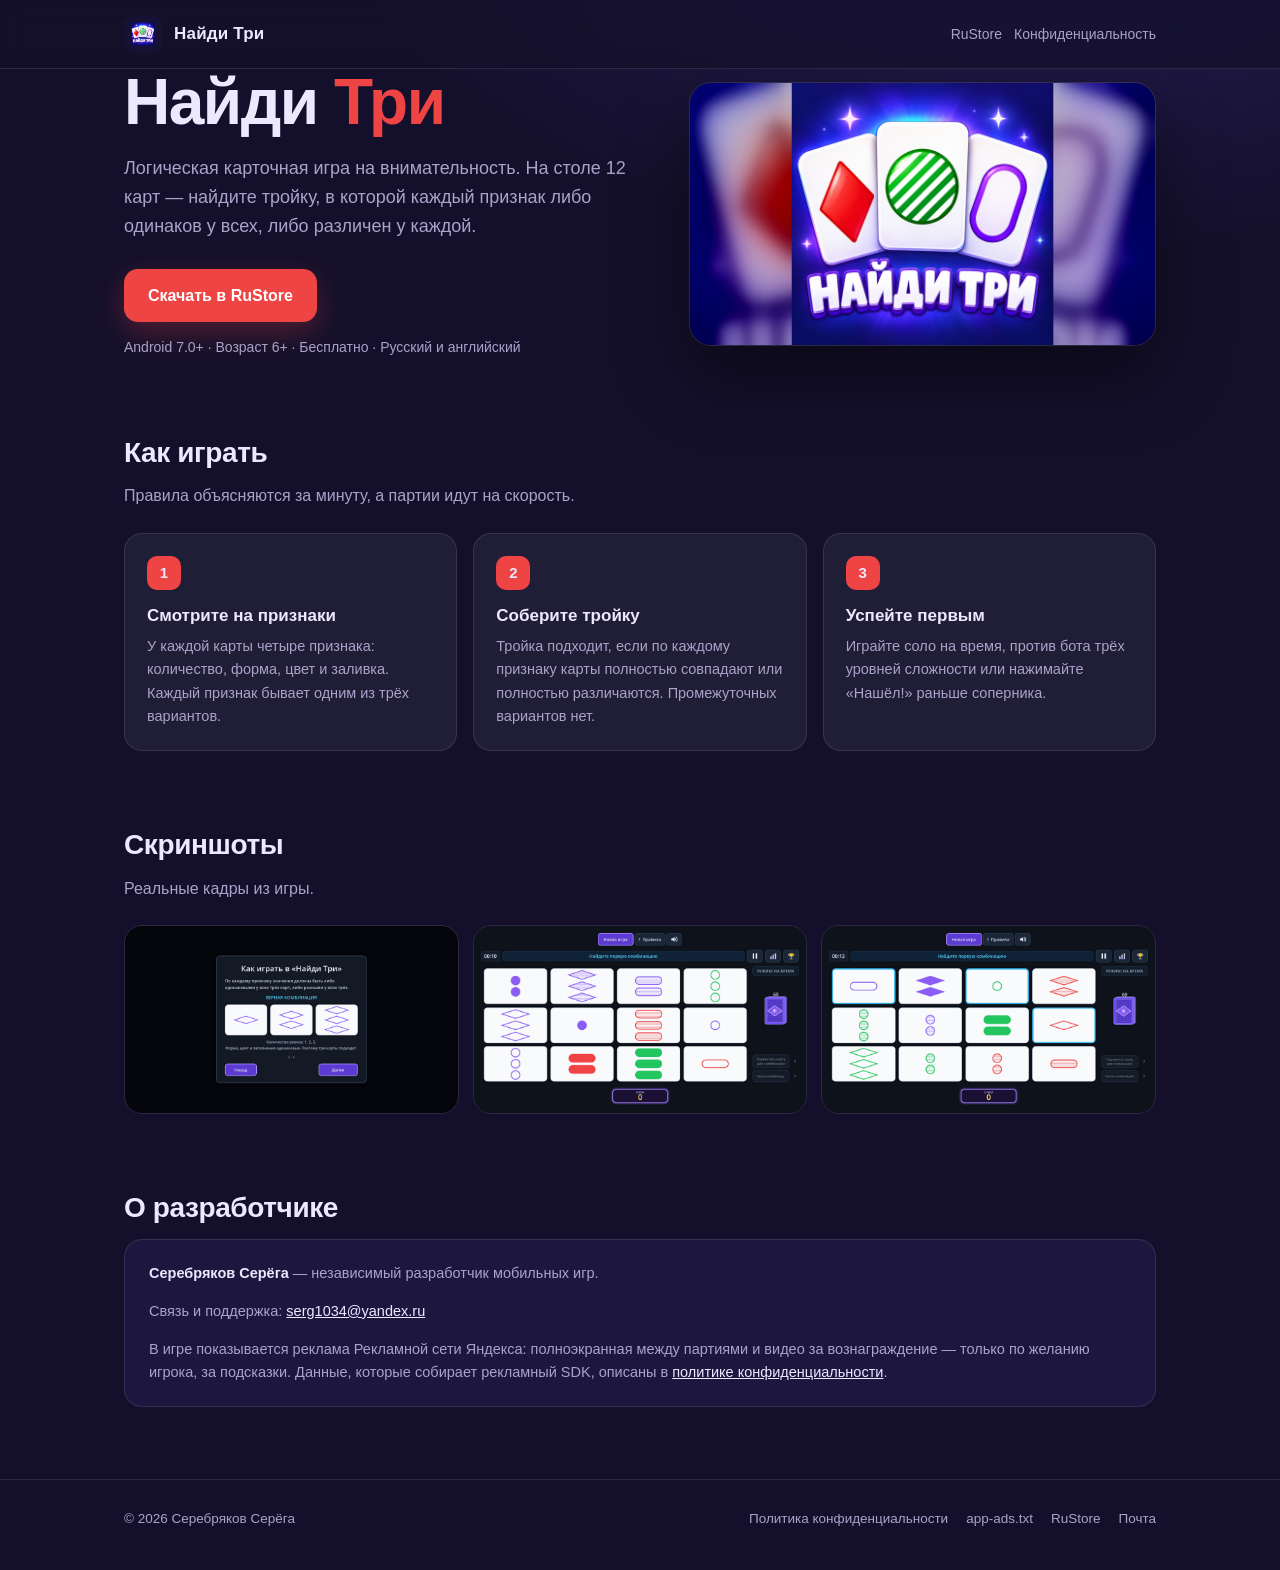
==== index.html @ dafddd33 "Find Three developer site and app-ads.txt" ====
<!DOCTYPE html>
<html lang="ru">
<head>
<meta charset="utf-8">
<meta name="viewport" content="width=device-width, initial-scale=1">
<title>Найди Три — карточная игра на внимательность</title>
<meta name="description" content="«Найди Три» — логическая карточная игра для Android: находите тройки карт, где каждый признак одинаков или различен у всех. Бесплатно, в RuStore.">
<link rel="icon" href="icon.png">
<style>
  :root {
    --bg: #14102b;
    --bg-soft: #1d1740;
    --text: #ece9ff;
    --muted: #a9a3c9;
    --accent: #ef4444;
    --accent-dark: #c53030;
    --card: rgba(255, 255, 255, 0.055);
    --line: rgba(255, 255, 255, 0.1);
  }
  * { box-sizing: border-box; }
  html { scroll-behavior: smooth; }
  body {
    margin: 0;
    background: radial-gradient(1200px 700px at 80% -10%, #2a1f5c 0%, transparent 60%), var(--bg);
    color: var(--text);
    font-family: -apple-system, BlinkMacSystemFont, "Segoe UI", Roboto, "Helvetica Neue", Arial, sans-serif;
    line-height: 1.6;
    -webkit-font-smoothing: antialiased;
  }
  a { color: inherit; }
  .wrap { max-width: 1080px; margin: 0 auto; padding: 0 24px; }
  header {
    border-bottom: 1px solid var(--line);
    background: rgba(20, 16, 43, 0.75);
    backdrop-filter: blur(10px);
    position: sticky;
    top: 0;
    z-index: 10;
  }
  .nav { display: flex; align-items: center; gap: 12px; height: 68px; }
  .nav img { width: 38px; height: 38px; border-radius: 10px; }
  .nav b { font-size: 17px; letter-spacing: 0.2px; }
  .nav .spacer { flex: 1; }
  .nav a.link { color: var(--muted); text-decoration: none; font-size: 14px; }
  .nav a.link:hover { color: var(--text); }
  main { padding: 56px 0 40px; }
  .hero {
    display: grid;
    grid-template-columns: 1.05fr 0.95fr;
    gap: 48px;
    align-items: center;
  }
  .hero h1 {
    font-size: clamp(40px, 6vw, 64px);
    line-height: 1.05;
    margin: 0 0 18px;
    letter-spacing: -1.5px;
  }
  .hero h1 span { color: var(--accent); }
  .lead { font-size: 18px; color: var(--muted); margin: 0 0 28px; max-width: 520px; }
  .btn {
    display: inline-flex;
    align-items: center;
    gap: 10px;
    background: var(--accent);
    color: #fff;
    text-decoration: none;
    font-weight: 700;
    padding: 14px 24px;
    border-radius: 14px;
    box-shadow: 0 10px 30px rgba(239, 68, 68, 0.28);
    transition: transform 0.15s ease, background 0.15s ease;
  }
  .btn:hover { background: var(--accent-dark); transform: translateY(-1px); }
  .meta { margin: 14px 0 0; color: var(--muted); font-size: 14px; }
  .cover {
    width: 100%;
    border-radius: 22px;
    display: block;
    box-shadow: 0 30px 70px rgba(0, 0, 0, 0.45);
    border: 1px solid var(--line);
  }
  section { margin-top: 72px; }
  h2 { font-size: 28px; margin: 0 0 8px; letter-spacing: -0.4px; }
  .sub { color: var(--muted); margin: 0 0 24px; }
  .grid { display: grid; grid-template-columns: repeat(3, 1fr); gap: 16px; }
  .card {
    background: var(--card);
    border: 1px solid var(--line);
    border-radius: 18px;
    padding: 22px;
  }
  .card .num {
    display: inline-flex;
    align-items: center;
    justify-content: center;
    width: 34px;
    height: 34px;
    border-radius: 10px;
    background: var(--accent);
    font-weight: 800;
    font-size: 15px;
    margin-bottom: 12px;
  }
  .card h3 { margin: 0 0 6px; font-size: 17px; }
  .card p { margin: 0; color: var(--muted); font-size: 14.5px; }
  .shots { display: grid; grid-template-columns: repeat(3, 1fr); gap: 14px; }
  .shots img {
    width: 100%;
    border-radius: 18px;
    border: 1px solid var(--line);
    display: block;
  }
  .note {
    background: var(--bg-soft);
    border: 1px solid var(--line);
    border-radius: 18px;
    padding: 22px 24px;
    color: var(--muted);
    font-size: 14.5px;
  }
  .note a { color: var(--text); }
  footer {
    margin-top: 72px;
    border-top: 1px solid var(--line);
    padding: 28px 0 40px;
    color: var(--muted);
    font-size: 13.5px;
  }
  footer .row { display: flex; flex-wrap: wrap; gap: 18px; align-items: center; }
  footer .spacer { flex: 1; }
  footer a { color: var(--muted); text-decoration: none; }
  footer a:hover { color: var(--text); }
  @media (max-width: 820px) {
    .hero { grid-template-columns: 1fr; gap: 28px; }
    .hero .cover { order: -1; }
    .grid, .shots { grid-template-columns: 1fr; }
    main { padding-top: 32px; }
    section { margin-top: 52px; }
  }
</style>
</head>
<body>
<header>
  <div class="wrap nav">
    <img src="icon.png" alt="Иконка игры «Найди Три»">
    <b>Найди Три</b>
    <span class="spacer"></span>
    <a class="link" href="https://www.rustore.ru/catalog/app/ru.ssserg.findthree">RuStore</a>
    <a class="link" href="privacy.html">Конфиденциальность</a>
  </div>
</header>

<main class="wrap">
  <div class="hero">
    <div>
      <h1>Найди <span>Три</span></h1>
      <p class="lead">Логическая карточная игра на внимательность. На столе 12 карт — найдите тройку, в которой каждый признак либо одинаков у всех, либо различен у каждой.</p>
      <a class="btn" href="https://www.rustore.ru/catalog/app/ru.ssserg.findthree">
        Скачать в RuStore
      </a>
      <p class="meta">Android 7.0+ · Возраст 6+ · Бесплатно · Русский и английский</p>
    </div>
    <img class="cover" src="cover.jpg" alt="Обложка игры «Найди Три»: три карты и название">
  </div>

  <section>
    <h2>Как играть</h2>
    <p class="sub">Правила объясняются за минуту, а партии идут на скорость.</p>
    <div class="grid">
      <div class="card">
        <div class="num">1</div>
        <h3>Смотрите на признаки</h3>
        <p>У каждой карты четыре признака: количество, форма, цвет и заливка. Каждый признак бывает одним из трёх вариантов.</p>
      </div>
      <div class="card">
        <div class="num">2</div>
        <h3>Соберите тройку</h3>
        <p>Тройка подходит, если по каждому признаку карты полностью совпадают или полностью различаются. Промежуточных вариантов нет.</p>
      </div>
      <div class="card">
        <div class="num">3</div>
        <h3>Успейте первым</h3>
        <p>Играйте соло на время, против бота трёх уровней сложности или нажимайте «Нашёл!» раньше соперника.</p>
      </div>
    </div>
  </section>

  <section>
    <h2>Скриншоты</h2>
    <p class="sub">Реальные кадры из игры.</p>
    <div class="shots">
      <img src="shot-1.jpg" alt="Экран с правилами игры" loading="lazy">
      <img src="shot-2.jpg" alt="Игровое поле с картами" loading="lazy">
      <img src="shot-3.jpg" alt="Собранная тройка карт" loading="lazy">
    </div>
  </section>

  <section>
    <h2>О разработчике</h2>
    <div class="note">
      <p style="margin-top:0"><b style="color:var(--text)">Серебряков Серёга</b> — независимый разработчик мобильных игр.</p>
      <p>Связь и поддержка: <a href="mailto:serg1034@yandex.ru">serg1034@yandex.ru</a></p>
      <p style="margin-bottom:0">В игре показывается реклама Рекламной сети Яндекса: полноэкранная между партиями и видео за вознаграждение — только по желанию игрока, за подсказки. Данные, которые собирает рекламный SDK, описаны в <a href="privacy.html">политике конфиденциальности</a>.</p>
    </div>
  </section>
</main>

<footer>
  <div class="wrap row">
    <span>© 2026 Серебряков Серёга</span>
    <span class="spacer"></span>
    <a href="privacy.html">Политика конфиденциальности</a>
    <a href="app-ads.txt">app-ads.txt</a>
    <a href="https://www.rustore.ru/catalog/app/ru.ssserg.findthree">RuStore</a>
    <a href="mailto:serg1034@yandex.ru">Почта</a>
  </div>
</footer>
</body>
</html>
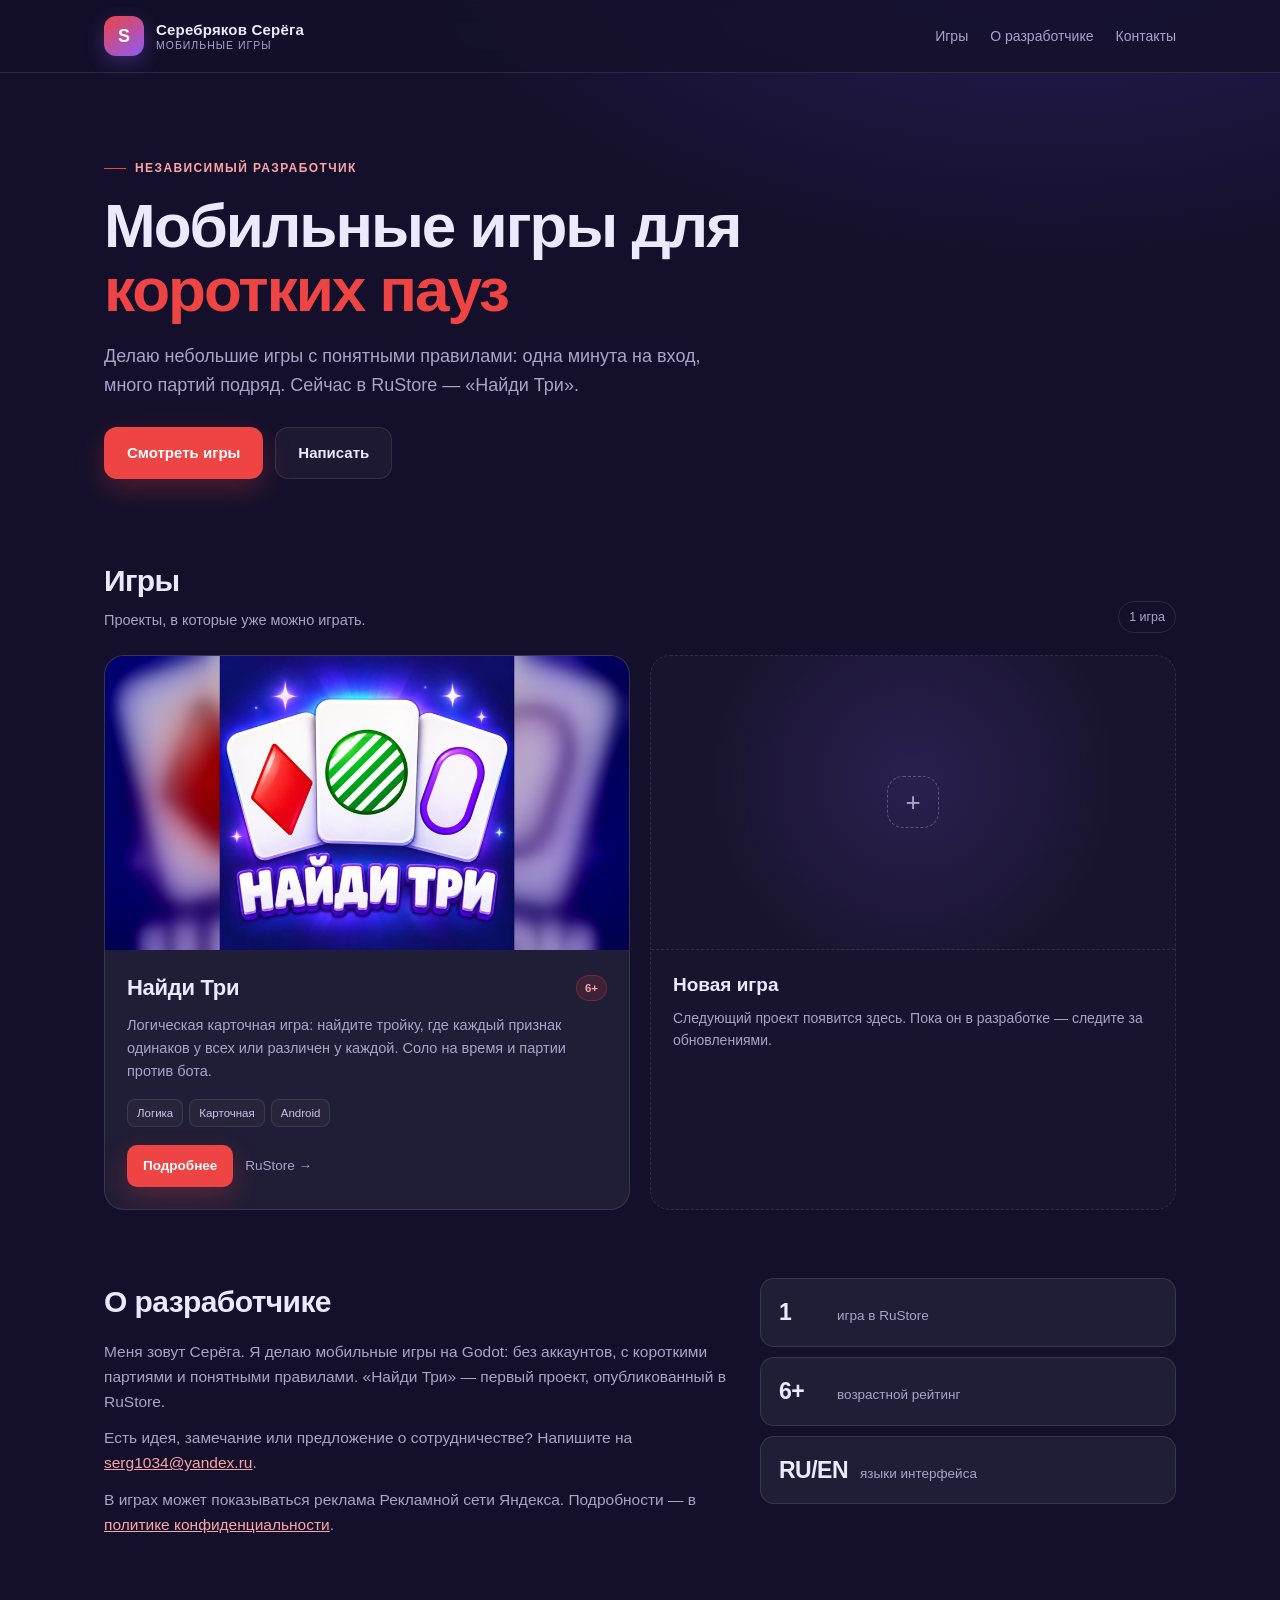
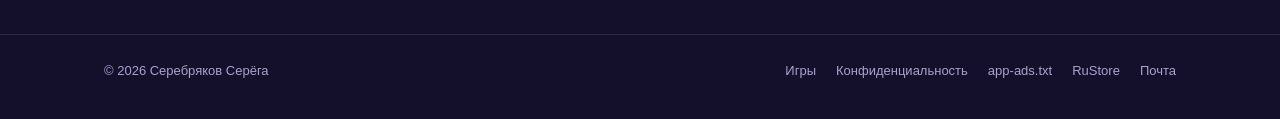
==== commit fc97ca32: "Restructure site into a multi-game developer hub" ====
--- a/index.html
+++ b/index.html
@@ -3,214 +3,103 @@
 <head>
 <meta charset="utf-8">
 <meta name="viewport" content="width=device-width, initial-scale=1">
-<title>Найди Три — карточная игра на внимательность</title>
-<meta name="description" content="«Найди Три» — логическая карточная игра для Android: находите тройки карт, где каждый признак одинаков или различен у всех. Бесплатно, в RuStore.">
-<link rel="icon" href="icon.png">
-<style>
-  :root {
-    --bg: #14102b;
-    --bg-soft: #1d1740;
-    --text: #ece9ff;
-    --muted: #a9a3c9;
-    --accent: #ef4444;
-    --accent-dark: #c53030;
-    --card: rgba(255, 255, 255, 0.055);
-    --line: rgba(255, 255, 255, 0.1);
-  }
-  * { box-sizing: border-box; }
-  html { scroll-behavior: smooth; }
-  body {
-    margin: 0;
-    background: radial-gradient(1200px 700px at 80% -10%, #2a1f5c 0%, transparent 60%), var(--bg);
-    color: var(--text);
-    font-family: -apple-system, BlinkMacSystemFont, "Segoe UI", Roboto, "Helvetica Neue", Arial, sans-serif;
-    line-height: 1.6;
-    -webkit-font-smoothing: antialiased;
-  }
-  a { color: inherit; }
-  .wrap { max-width: 1080px; margin: 0 auto; padding: 0 24px; }
-  header {
-    border-bottom: 1px solid var(--line);
-    background: rgba(20, 16, 43, 0.75);
-    backdrop-filter: blur(10px);
-    position: sticky;
-    top: 0;
-    z-index: 10;
-  }
-  .nav { display: flex; align-items: center; gap: 12px; height: 68px; }
-  .nav img { width: 38px; height: 38px; border-radius: 10px; }
-  .nav b { font-size: 17px; letter-spacing: 0.2px; }
-  .nav .spacer { flex: 1; }
-  .nav a.link { color: var(--muted); text-decoration: none; font-size: 14px; }
-  .nav a.link:hover { color: var(--text); }
-  main { padding: 56px 0 40px; }
-  .hero {
-    display: grid;
-    grid-template-columns: 1.05fr 0.95fr;
-    gap: 48px;
-    align-items: center;
-  }
-  .hero h1 {
-    font-size: clamp(40px, 6vw, 64px);
-    line-height: 1.05;
-    margin: 0 0 18px;
-    letter-spacing: -1.5px;
-  }
-  .hero h1 span { color: var(--accent); }
-  .lead { font-size: 18px; color: var(--muted); margin: 0 0 28px; max-width: 520px; }
-  .btn {
-    display: inline-flex;
-    align-items: center;
-    gap: 10px;
-    background: var(--accent);
-    color: #fff;
-    text-decoration: none;
-    font-weight: 700;
-    padding: 14px 24px;
-    border-radius: 14px;
-    box-shadow: 0 10px 30px rgba(239, 68, 68, 0.28);
-    transition: transform 0.15s ease, background 0.15s ease;
-  }
-  .btn:hover { background: var(--accent-dark); transform: translateY(-1px); }
-  .meta { margin: 14px 0 0; color: var(--muted); font-size: 14px; }
-  .cover {
-    width: 100%;
-    border-radius: 22px;
-    display: block;
-    box-shadow: 0 30px 70px rgba(0, 0, 0, 0.45);
-    border: 1px solid var(--line);
-  }
-  section { margin-top: 72px; }
-  h2 { font-size: 28px; margin: 0 0 8px; letter-spacing: -0.4px; }
-  .sub { color: var(--muted); margin: 0 0 24px; }
-  .grid { display: grid; grid-template-columns: repeat(3, 1fr); gap: 16px; }
-  .card {
-    background: var(--card);
-    border: 1px solid var(--line);
-    border-radius: 18px;
-    padding: 22px;
-  }
-  .card .num {
-    display: inline-flex;
-    align-items: center;
-    justify-content: center;
-    width: 34px;
-    height: 34px;
-    border-radius: 10px;
-    background: var(--accent);
-    font-weight: 800;
-    font-size: 15px;
-    margin-bottom: 12px;
-  }
-  .card h3 { margin: 0 0 6px; font-size: 17px; }
-  .card p { margin: 0; color: var(--muted); font-size: 14.5px; }
-  .shots { display: grid; grid-template-columns: repeat(3, 1fr); gap: 14px; }
-  .shots img {
-    width: 100%;
-    border-radius: 18px;
-    border: 1px solid var(--line);
-    display: block;
-  }
-  .note {
-    background: var(--bg-soft);
-    border: 1px solid var(--line);
-    border-radius: 18px;
-    padding: 22px 24px;
-    color: var(--muted);
-    font-size: 14.5px;
-  }
-  .note a { color: var(--text); }
-  footer {
-    margin-top: 72px;
-    border-top: 1px solid var(--line);
-    padding: 28px 0 40px;
-    color: var(--muted);
-    font-size: 13.5px;
-  }
-  footer .row { display: flex; flex-wrap: wrap; gap: 18px; align-items: center; }
-  footer .spacer { flex: 1; }
-  footer a { color: var(--muted); text-decoration: none; }
-  footer a:hover { color: var(--text); }
-  @media (max-width: 820px) {
-    .hero { grid-template-columns: 1fr; gap: 28px; }
-    .hero .cover { order: -1; }
-    .grid, .shots { grid-template-columns: 1fr; }
-    main { padding-top: 32px; }
-    section { margin-top: 52px; }
-  }
-</style>
+<title>Серебряков Серёга — мобильные игры</title>
+<meta name="description" content="Независимый разработчик мобильных игр. «Найди Три» — логическая карточная игра для Android в RuStore. Новые игры появятся на этой странице.">
+<link rel="icon" href="assets/find-three-icon.png">
+<link rel="stylesheet" href="styles.css">
 </head>
 <body>
-<header>
+<header class="site-header">
   <div class="wrap nav">
-    <img src="icon.png" alt="Иконка игры «Найди Три»">
-    <b>Найди Три</b>
-    <span class="spacer"></span>
-    <a class="link" href="https://www.rustore.ru/catalog/app/ru.ssserg.findthree">RuStore</a>
-    <a class="link" href="privacy.html">Конфиденциальность</a>
+    <a class="brand" href="index.html">
+      <span class="brand-mark">S</span>
+      <span class="brand-text">
+        <b>Серебряков Серёга</b>
+        <small>мобильные игры</small>
+      </span>
+    </a>
+    <nav class="nav-links">
+      <a href="#games">Игры</a>
+      <a href="#about">О разработчике</a>
+      <a href="mailto:serg1034@yandex.ru">Контакты</a>
+    </nav>
   </div>
 </header>
 
 <main class="wrap">
-  <div class="hero">
-    <div>
-      <h1>Найди <span>Три</span></h1>
-      <p class="lead">Логическая карточная игра на внимательность. На столе 12 карт — найдите тройку, в которой каждый признак либо одинаков у всех, либо различен у каждой.</p>
-      <a class="btn" href="https://www.rustore.ru/catalog/app/ru.ssserg.findthree">
-        Скачать в RuStore
-      </a>
-      <p class="meta">Android 7.0+ · Возраст 6+ · Бесплатно · Русский и английский</p>
-    </div>
-    <img class="cover" src="cover.jpg" alt="Обложка игры «Найди Три»: три карты и название">
-  </div>
-
-  <section>
-    <h2>Как играть</h2>
-    <p class="sub">Правила объясняются за минуту, а партии идут на скорость.</p>
-    <div class="grid">
-      <div class="card">
-        <div class="num">1</div>
-        <h3>Смотрите на признаки</h3>
-        <p>У каждой карты четыре признака: количество, форма, цвет и заливка. Каждый признак бывает одним из трёх вариантов.</p>
-      </div>
-      <div class="card">
-        <div class="num">2</div>
-        <h3>Соберите тройку</h3>
-        <p>Тройка подходит, если по каждому признаку карты полностью совпадают или полностью различаются. Промежуточных вариантов нет.</p>
-      </div>
-      <div class="card">
-        <div class="num">3</div>
-        <h3>Успейте первым</h3>
-        <p>Играйте соло на время, против бота трёх уровней сложности или нажимайте «Нашёл!» раньше соперника.</p>
-      </div>
+  <section class="home-hero">
+    <div class="eyebrow">Независимый разработчик</div>
+    <h1>Мобильные игры для <span>коротких пауз</span></h1>
+    <p class="lead">Делаю небольшие игры с понятными правилами: одна минута на вход, много партий подряд. Сейчас в RuStore — «Найди Три».</p>
+    <div class="actions">
+      <a class="btn" href="#games">Смотреть игры</a>
+      <a class="btn ghost" href="mailto:serg1034@yandex.ru">Написать</a>
     </div>
   </section>
 
-  <section>
-    <h2>Скриншоты</h2>
-    <p class="sub">Реальные кадры из игры.</p>
-    <div class="shots">
-      <img src="shot-1.jpg" alt="Экран с правилами игры" loading="lazy">
-      <img src="shot-2.jpg" alt="Игровое поле с картами" loading="lazy">
-      <img src="shot-3.jpg" alt="Собранная тройка карт" loading="lazy">
+  <section class="section" id="games">
+    <div class="section-head">
+      <div>
+        <h2>Игры</h2>
+        <p>Проекты, в которые уже можно играть.</p>
+      </div>
+      <span class="count">1 игра</span>
+    </div>
+
+    <div class="game-grid">
+      <article class="game-card">
+        <a class="game-cover" href="games/find-three.html">
+          <img src="assets/find-three-cover.jpg" alt="Обложка игры «Найди Три»: три карты и название" loading="lazy">
+        </a>
+        <div class="game-body">
+          <div class="game-top">
+            <h3><a href="games/find-three.html">Найди Три</a></h3>
+            <span class="badge">6+</span>
+          </div>
+          <p class="game-desc">Логическая карточная игра: найдите тройку, где каждый признак одинаков у всех или различен у каждой. Соло на время и партии против бота.</p>
+          <div class="tags">
+            <span class="tag">Логика</span>
+            <span class="tag">Карточная</span>
+            <span class="tag">Android</span>
+          </div>
+          <div class="game-actions">
+            <a class="btn small" href="games/find-three.html">Подробнее</a>
+            <a class="link-arrow" href="https://www.rustore.ru/catalog/app/ru.ssserg.findthree">RuStore →</a>
+          </div>
+        </div>
+      </article>
+
+      <article class="game-card placeholder">
+        <div class="placeholder-cover"><span>+</span></div>
+        <div class="game-body">
+          <h3>Новая игра</h3>
+          <p>Следующий проект появится здесь. Пока он в разработке — следите за обновлениями.</p>
+        </div>
+      </article>
     </div>
   </section>
 
-  <section>
-    <h2>О разработчике</h2>
-    <div class="note">
-      <p style="margin-top:0"><b style="color:var(--text)">Серебряков Серёга</b> — независимый разработчик мобильных игр.</p>
-      <p>Связь и поддержка: <a href="mailto:serg1034@yandex.ru">serg1034@yandex.ru</a></p>
-      <p style="margin-bottom:0">В игре показывается реклама Рекламной сети Яндекса: полноэкранная между партиями и видео за вознаграждение — только по желанию игрока, за подсказки. Данные, которые собирает рекламный SDK, описаны в <a href="privacy.html">политике конфиденциальности</a>.</p>
+  <section class="about" id="about">
+    <div>
+      <h2>О разработчике</h2>
+      <p>Меня зовут Серёга. Я делаю мобильные игры на Godot: без аккаунтов, с короткими партиями и понятными правилами. «Найди Три» — первый проект, опубликованный в RuStore.</p>
+      <p>Есть идея, замечание или предложение о сотрудничестве? Напишите на <a href="mailto:serg1034@yandex.ru">serg1034@yandex.ru</a>.</p>
+      <p>В играх может показываться реклама Рекламной сети Яндекса. Подробности — в <a href="privacy.html">политике конфиденциальности</a>.</p>
+    </div>
+    <div class="facts">
+      <div class="fact"><b>1</b><span>игра в RuStore</span></div>
+      <div class="fact"><b>6+</b><span>возрастной рейтинг</span></div>
+      <div class="fact"><b>RU/EN</b><span>языки интерфейса</span></div>
     </div>
   </section>
 </main>
 
-<footer>
-  <div class="wrap row">
+<footer class="site-footer">
+  <div class="wrap footer-row">
     <span>© 2026 Серебряков Серёга</span>
     <span class="spacer"></span>
-    <a href="privacy.html">Политика конфиденциальности</a>
+    <a href="#games">Игры</a>
+    <a href="privacy.html">Конфиденциальность</a>
     <a href="app-ads.txt">app-ads.txt</a>
     <a href="https://www.rustore.ru/catalog/app/ru.ssserg.findthree">RuStore</a>
     <a href="mailto:serg1034@yandex.ru">Почта</a>
--- a/styles.css
+++ b/styles.css
@@ -0,0 +1,743 @@
+:root {
+  --bg: #14102b;
+  --bg-soft: #1d1740;
+  --panel: rgba(255, 255, 255, 0.055);
+  --panel-strong: rgba(255, 255, 255, 0.08);
+  --line: rgba(255, 255, 255, 0.1);
+  --line-strong: rgba(255, 255, 255, 0.2);
+  --text: #ece9ff;
+  --muted: #a9a3c9;
+  --accent: #ef4444;
+  --accent-dark: #c53030;
+  --accent-soft: rgba(239, 68, 68, 0.14);
+  --violet: #8b5cf6;
+  --radius: 20px;
+  --max: 1120px;
+}
+
+* { box-sizing: border-box; }
+
+html { scroll-behavior: smooth; }
+
+body {
+  margin: 0;
+  background:
+    radial-gradient(1100px 650px at 82% -8%, #2a1f5c 0%, transparent 62%),
+    var(--bg);
+  color: var(--text);
+  font-family: -apple-system, BlinkMacSystemFont, "Segoe UI", Roboto, "Helvetica Neue", Arial, sans-serif;
+  line-height: 1.6;
+  -webkit-font-smoothing: antialiased;
+}
+
+img { max-width: 100%; }
+
+a { color: inherit; }
+
+.wrap {
+  max-width: var(--max);
+  margin: 0 auto;
+  padding: 0 24px;
+}
+
+/* Header */
+
+.site-header {
+  position: sticky;
+  top: 0;
+  z-index: 20;
+  border-bottom: 1px solid var(--line);
+  background: rgba(20, 16, 43, 0.82);
+  backdrop-filter: blur(12px);
+}
+
+.nav {
+  display: flex;
+  align-items: center;
+  gap: 20px;
+  min-height: 72px;
+}
+
+.brand {
+  display: flex;
+  align-items: center;
+  gap: 12px;
+  margin-right: auto;
+  text-decoration: none;
+}
+
+.brand-mark {
+  width: 40px;
+  height: 40px;
+  border-radius: 12px;
+  background: linear-gradient(145deg, var(--accent), var(--violet));
+  display: grid;
+  place-items: center;
+  color: #fff;
+  font-size: 18px;
+  font-weight: 800;
+  box-shadow: 0 6px 18px rgba(139, 92, 246, 0.3);
+}
+
+.brand-text {
+  display: flex;
+  flex-direction: column;
+  line-height: 1.15;
+}
+
+.brand-text b {
+  font-size: 15px;
+  letter-spacing: 0.2px;
+}
+
+.brand-text small {
+  color: var(--muted);
+  font-size: 10.5px;
+  letter-spacing: 1px;
+  text-transform: uppercase;
+}
+
+.nav-links {
+  display: flex;
+  align-items: center;
+  gap: 22px;
+}
+
+.nav-links a {
+  color: var(--muted);
+  text-decoration: none;
+  font-size: 14px;
+}
+
+.nav-links a:hover { color: var(--text); }
+
+/* Buttons */
+
+.btn {
+  display: inline-flex;
+  align-items: center;
+  justify-content: center;
+  gap: 8px;
+  padding: 13px 22px;
+  border: 1px solid transparent;
+  border-radius: 13px;
+  background: var(--accent);
+  color: #fff;
+  font-size: 15px;
+  font-weight: 700;
+  text-decoration: none;
+  box-shadow: 0 10px 28px rgba(239, 68, 68, 0.26);
+  transition: transform 0.15s ease, background 0.15s ease, border-color 0.15s ease;
+  cursor: pointer;
+}
+
+.btn:hover {
+  background: var(--accent-dark);
+  transform: translateY(-1px);
+}
+
+.btn.ghost {
+  background: rgba(255, 255, 255, 0.04);
+  border-color: var(--line);
+  color: var(--text);
+  box-shadow: none;
+}
+
+.btn.ghost:hover {
+  background: rgba(255, 255, 255, 0.08);
+  border-color: var(--line-strong);
+}
+
+.btn.small {
+  padding: 9px 15px;
+  border-radius: 10px;
+  font-size: 13.5px;
+}
+
+/* Home */
+
+.home-hero {
+  max-width: 820px;
+  padding: 78px 0 44px;
+}
+
+.eyebrow {
+  display: inline-flex;
+  align-items: center;
+  gap: 9px;
+  margin-bottom: 16px;
+  color: #fca5a5;
+  font-size: 12px;
+  font-weight: 600;
+  letter-spacing: 1.4px;
+  text-transform: uppercase;
+}
+
+.eyebrow::before {
+  content: "";
+  width: 22px;
+  height: 1px;
+  background: var(--accent);
+}
+
+.home-hero h1 {
+  margin: 0 0 20px;
+  font-size: clamp(38px, 6vw, 62px);
+  line-height: 1.03;
+  letter-spacing: -2px;
+}
+
+.home-hero h1 span { color: var(--accent); }
+
+.home-hero .lead {
+  max-width: 640px;
+  margin: 0 0 28px;
+  color: var(--muted);
+  font-size: 18px;
+}
+
+.actions {
+  display: flex;
+  flex-wrap: wrap;
+  gap: 12px;
+}
+
+/* Sections */
+
+.section { padding: 34px 0 10px; }
+
+.section-head {
+  display: flex;
+  align-items: flex-end;
+  justify-content: space-between;
+  gap: 16px;
+  margin-bottom: 22px;
+}
+
+.section-head h2 {
+  margin: 0;
+  font-size: 30px;
+  letter-spacing: -0.6px;
+}
+
+.section-head p {
+  margin: 4px 0 0;
+  color: var(--muted);
+  font-size: 14.5px;
+}
+
+.count {
+  flex: 0 0 auto;
+  padding: 5px 10px;
+  border: 1px solid var(--line);
+  border-radius: 999px;
+  color: var(--muted);
+  font-size: 12.5px;
+  white-space: nowrap;
+}
+
+/* Game catalog */
+
+.game-grid {
+  display: grid;
+  grid-template-columns: repeat(auto-fit, minmax(310px, 1fr));
+  gap: 20px;
+}
+
+.game-card {
+  display: flex;
+  flex-direction: column;
+  overflow: hidden;
+  border: 1px solid var(--line);
+  border-radius: var(--radius);
+  background: var(--panel);
+  transition: transform 0.18s ease, border-color 0.18s ease;
+}
+
+.game-card:hover {
+  transform: translateY(-2px);
+  border-color: var(--line-strong);
+}
+
+.game-cover {
+  display: block;
+  aspect-ratio: 16 / 9;
+  overflow: hidden;
+  background: #0f0b22;
+}
+
+.game-cover img {
+  display: block;
+  width: 100%;
+  height: 100%;
+  object-fit: cover;
+  transition: transform 0.35s ease;
+}
+
+.game-card:hover .game-cover img { transform: scale(1.025); }
+
+.game-body {
+  display: flex;
+  flex: 1;
+  flex-direction: column;
+  padding: 20px 22px 22px;
+}
+
+.game-top {
+  display: flex;
+  align-items: center;
+  justify-content: space-between;
+  gap: 12px;
+}
+
+.game-top h3 {
+  margin: 0;
+  font-size: 22px;
+  letter-spacing: -0.3px;
+}
+
+.game-top h3 a { text-decoration: none; }
+
+.badge {
+  flex: 0 0 auto;
+  padding: 3px 8px;
+  border: 1px solid rgba(239, 68, 68, 0.25);
+  border-radius: 999px;
+  background: var(--accent-soft);
+  color: #fca5a5;
+  font-size: 11.5px;
+  font-weight: 700;
+}
+
+.game-desc {
+  margin: 8px 0 16px;
+  color: var(--muted);
+  font-size: 14.5px;
+}
+
+.tags {
+  display: flex;
+  flex-wrap: wrap;
+  gap: 6px;
+  margin-bottom: 18px;
+}
+
+.tag {
+  padding: 4px 9px;
+  border: 1px solid var(--line);
+  border-radius: 8px;
+  background: rgba(255, 255, 255, 0.03);
+  color: #c9c4e6;
+  font-size: 11.5px;
+}
+
+.game-actions {
+  display: flex;
+  align-items: center;
+  gap: 12px;
+  margin-top: auto;
+}
+
+.link-arrow {
+  color: var(--muted);
+  font-size: 13.5px;
+  text-decoration: none;
+}
+
+.link-arrow:hover { color: var(--text); }
+
+.game-card.placeholder {
+  border-style: dashed;
+  background: rgba(255, 255, 255, 0.02);
+}
+
+.placeholder-cover {
+  display: grid;
+  place-items: center;
+  aspect-ratio: 16 / 9;
+  border-bottom: 1px dashed var(--line);
+  background: radial-gradient(circle at 50% 42%, rgba(139, 92, 246, 0.16), transparent 65%);
+}
+
+.placeholder-cover span {
+  display: grid;
+  place-items: center;
+  width: 52px;
+  height: 52px;
+  border: 1px dashed rgba(255, 255, 255, 0.25);
+  border-radius: 16px;
+  color: var(--muted);
+  font-size: 26px;
+}
+
+.placeholder .game-body h3 {
+  margin: 0 0 6px;
+  font-size: 19px;
+}
+
+.placeholder .game-body p {
+  margin: 0;
+  color: var(--muted);
+  font-size: 14px;
+}
+
+/* About */
+
+.about {
+  display: grid;
+  grid-template-columns: 1.2fr 0.8fr;
+  gap: 32px;
+  align-items: start;
+  padding: 58px 0 20px;
+}
+
+.about h2 {
+  margin: 0 0 14px;
+  font-size: 30px;
+  letter-spacing: -0.6px;
+}
+
+.about p {
+  margin: 0 0 12px;
+  color: var(--muted);
+  font-size: 15.5px;
+}
+
+.about a { color: #fca5a5; }
+
+.facts {
+  display: grid;
+  gap: 10px;
+}
+
+.fact {
+  display: flex;
+  align-items: baseline;
+  gap: 12px;
+  padding: 15px 18px;
+  border: 1px solid var(--line);
+  border-radius: 14px;
+  background: var(--panel);
+}
+
+.fact b {
+  min-width: 46px;
+  color: var(--text);
+  font-size: 23px;
+  letter-spacing: -0.5px;
+}
+
+.fact span {
+  color: var(--muted);
+  font-size: 13.5px;
+}
+
+/* Game detail */
+
+.breadcrumb {
+  padding-top: 28px;
+  color: var(--muted);
+  font-size: 13px;
+}
+
+.breadcrumb a {
+  color: var(--muted);
+  text-decoration: none;
+}
+
+.breadcrumb a:hover { color: var(--text); }
+
+.breadcrumb span {
+  margin: 0 6px;
+  opacity: 0.55;
+}
+
+.game-hero {
+  display: grid;
+  grid-template-columns: 1.05fr 0.95fr;
+  gap: 44px;
+  align-items: center;
+  padding: 34px 0 20px;
+}
+
+.game-badges {
+  display: flex;
+  flex-wrap: wrap;
+  gap: 8px;
+  margin-bottom: 16px;
+}
+
+.game-badges .badge {
+  padding: 5px 10px;
+  border-color: var(--line);
+  background: rgba(255, 255, 255, 0.04);
+  color: var(--muted);
+  font-weight: 600;
+}
+
+.game-badges .badge.hot {
+  border-color: rgba(239, 68, 68, 0.25);
+  background: var(--accent-soft);
+  color: #fca5a5;
+}
+
+.game-hero h1 {
+  margin: 0 0 14px;
+  font-size: clamp(40px, 6vw, 60px);
+  line-height: 1.02;
+  letter-spacing: -1.5px;
+}
+
+.game-hero .lead {
+  margin: 0 0 24px;
+  color: var(--muted);
+  font-size: 17.5px;
+}
+
+.game-hero .cover {
+  display: block;
+  width: 100%;
+  border: 1px solid var(--line);
+  border-radius: 20px;
+  box-shadow: 0 30px 70px rgba(0, 0, 0, 0.45);
+}
+
+.meta-row {
+  display: flex;
+  flex-wrap: wrap;
+  gap: 10px 18px;
+  margin-top: 18px;
+  color: var(--muted);
+  font-size: 13px;
+}
+
+.meta-row b {
+  color: var(--text);
+  font-weight: 600;
+}
+
+.detail-section { padding-top: 52px; }
+
+.detail-section h2 {
+  margin: 0 0 8px;
+  font-size: 27px;
+  letter-spacing: -0.4px;
+}
+
+.detail-section .sub {
+  margin: 0 0 22px;
+  color: var(--muted);
+  font-size: 14.5px;
+}
+
+.feature-grid {
+  display: grid;
+  grid-template-columns: repeat(3, 1fr);
+  gap: 14px;
+}
+
+.feature {
+  padding: 20px;
+  border: 1px solid var(--line);
+  border-radius: 16px;
+  background: var(--panel);
+}
+
+.feature .num {
+  display: inline-flex;
+  align-items: center;
+  justify-content: center;
+  width: 34px;
+  height: 34px;
+  margin-bottom: 12px;
+  border-radius: 10px;
+  background: var(--accent);
+  color: #fff;
+  font-size: 15px;
+  font-weight: 800;
+}
+
+.feature h3 {
+  margin: 0 0 6px;
+  font-size: 16.5px;
+}
+
+.feature p {
+  margin: 0;
+  color: var(--muted);
+  font-size: 14px;
+}
+
+.shots {
+  display: grid;
+  grid-template-columns: repeat(3, 1fr);
+  gap: 14px;
+}
+
+.shots img {
+  display: block;
+  width: 100%;
+  border: 1px solid var(--line);
+  border-radius: 16px;
+}
+
+.note {
+  padding: 20px 22px;
+  border: 1px solid var(--line);
+  border-radius: 16px;
+  background: var(--bg-soft);
+  color: var(--muted);
+  font-size: 14px;
+}
+
+.note p { margin: 0 0 10px; }
+.note p:last-child { margin-bottom: 0; }
+.note b { color: var(--text); }
+.note a { color: #fca5a5; }
+
+.cta-box {
+  display: flex;
+  flex-wrap: wrap;
+  align-items: center;
+  justify-content: space-between;
+  gap: 16px;
+  margin-top: 30px;
+  padding: 24px;
+  border: 1px solid var(--line);
+  border-radius: 18px;
+  background: linear-gradient(135deg, rgba(239, 68, 68, 0.1), rgba(139, 92, 246, 0.08));
+}
+
+.cta-box h2 {
+  margin: 0 0 4px;
+  font-size: 22px;
+}
+
+.cta-box p {
+  margin: 0;
+  color: var(--muted);
+  font-size: 13.5px;
+}
+
+/* Privacy and prose pages */
+
+.prose {
+  max-width: 820px;
+  padding: 44px 0 20px;
+}
+
+.prose h1 {
+  margin: 0 0 8px;
+  font-size: clamp(30px, 5vw, 42px);
+  line-height: 1.15;
+  letter-spacing: -0.8px;
+}
+
+.prose .date {
+  margin: 0 0 30px;
+  color: var(--muted);
+  font-size: 14px;
+}
+
+.prose h2 {
+  margin: 32px 0 8px;
+  font-size: 20px;
+}
+
+.prose p,
+.prose li { color: #d7d3ee; }
+
+.prose ul { padding-left: 22px; }
+
+.prose a { color: #fca5a5; }
+
+.contact-card {
+  margin-top: 28px;
+  padding: 20px 24px;
+  border: 1px solid var(--line);
+  border-radius: 18px;
+  background: var(--panel);
+}
+
+.contact-card p { margin: 0; }
+
+/* Footer */
+
+.site-footer {
+  margin-top: 64px;
+  padding: 26px 0 38px;
+  border-top: 1px solid var(--line);
+  color: var(--muted);
+  font-size: 13px;
+}
+
+.footer-row {
+  display: flex;
+  flex-wrap: wrap;
+  align-items: center;
+  gap: 14px 20px;
+}
+
+.footer-row .spacer { flex: 1; }
+
+.site-footer a {
+  color: var(--muted);
+  text-decoration: none;
+}
+
+.site-footer a:hover { color: var(--text); }
+
+/* Responsive */
+
+@media (max-width: 900px) {
+  .game-hero {
+    grid-template-columns: 1fr;
+    gap: 26px;
+  }
+
+  .game-hero .cover { order: -1; }
+
+  .about {
+    grid-template-columns: 1fr;
+    gap: 22px;
+  }
+}
+
+@media (max-width: 760px) {
+  .feature-grid,
+  .shots { grid-template-columns: 1fr; }
+
+  .home-hero { padding-top: 48px; }
+
+  .section-head {
+    align-items: flex-start;
+    flex-direction: column;
+    gap: 10px;
+  }
+}
+
+@media (max-width: 620px) {
+  .nav { min-height: 64px; }
+
+  .nav-links { display: none; }
+
+  .brand-text b { font-size: 14px; }
+
+  .brand-text small { font-size: 10px; }
+
+  .home-hero {
+    padding-top: 42px;
+    padding-bottom: 30px;
+  }
+
+  .home-hero h1 { letter-spacing: -1px; }
+
+  .game-grid { grid-template-columns: 1fr; }
+
+  .footer-row {
+    flex-direction: column;
+    align-items: flex-start;
+  }
+
+  .footer-row .spacer { display: none; }
+}
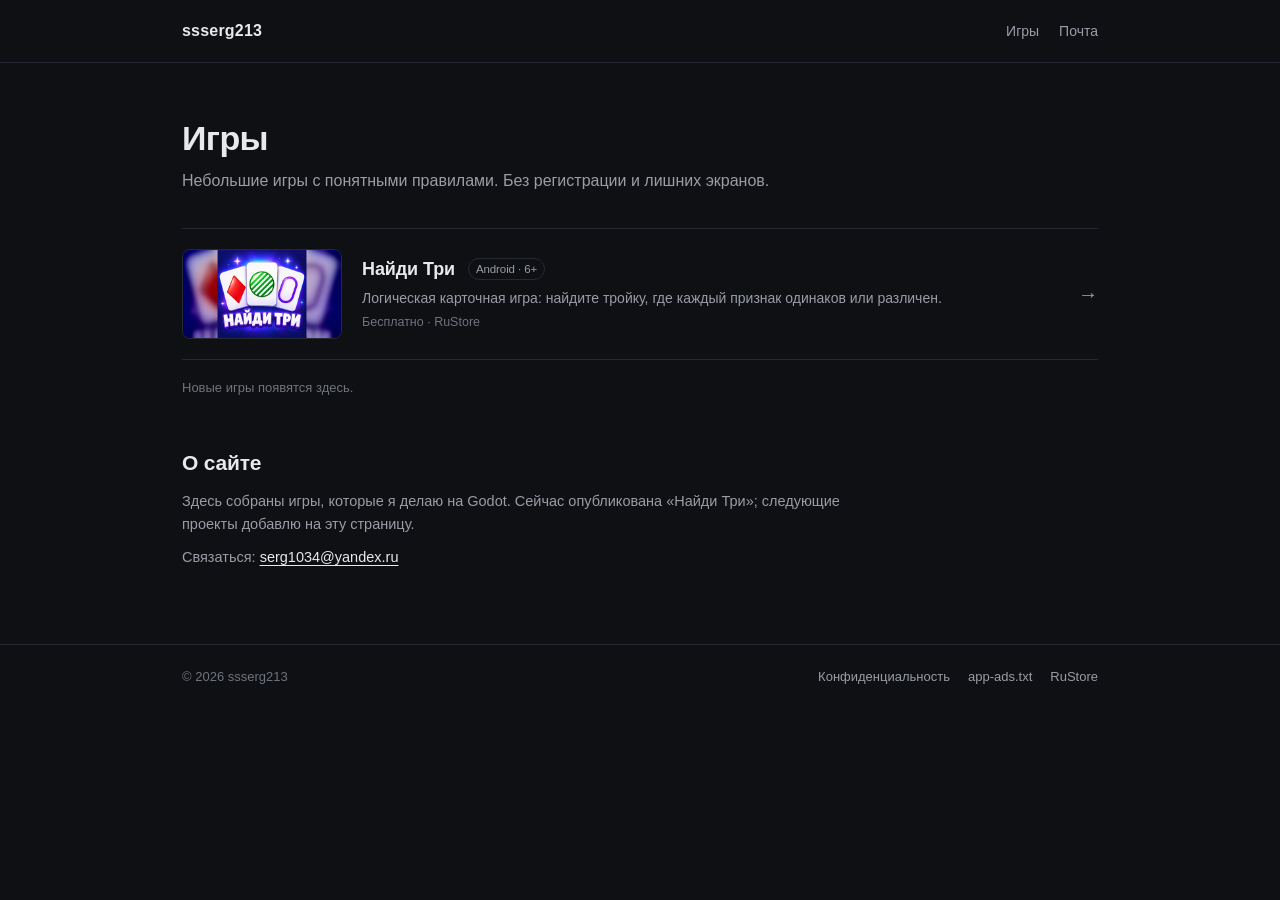
==== commit 0b9ad82f: "Simplify site: flat dark theme, no personal name, compact game list" ====
--- a/index.html
+++ b/index.html
@@ -3,106 +3,55 @@
 <head>
 <meta charset="utf-8">
 <meta name="viewport" content="width=device-width, initial-scale=1">
-<title>Серебряков Серёга — мобильные игры</title>
-<meta name="description" content="Независимый разработчик мобильных игр. «Найди Три» — логическая карточная игра для Android в RuStore. Новые игры появятся на этой странице.">
+<title>ssserg213 — игры</title>
+<meta name="description" content="Небольшие игры с понятными правилами. «Найди Три» — логическая карточная игра для Android в RuStore.">
 <link rel="icon" href="assets/find-three-icon.png">
 <link rel="stylesheet" href="styles.css">
 </head>
 <body>
 <header class="site-header">
   <div class="wrap nav">
-    <a class="brand" href="index.html">
-      <span class="brand-mark">S</span>
-      <span class="brand-text">
-        <b>Серебряков Серёга</b>
-        <small>мобильные игры</small>
-      </span>
-    </a>
+    <a class="brand" href="index.html">ssserg213</a>
     <nav class="nav-links">
       <a href="#games">Игры</a>
-      <a href="#about">О разработчике</a>
-      <a href="mailto:serg1034@yandex.ru">Контакты</a>
+      <a href="mailto:serg1034@yandex.ru">Почта</a>
     </nav>
   </div>
 </header>
 
 <main class="wrap">
-  <section class="home-hero">
-    <div class="eyebrow">Независимый разработчик</div>
-    <h1>Мобильные игры для <span>коротких пауз</span></h1>
-    <p class="lead">Делаю небольшие игры с понятными правилами: одна минута на вход, много партий подряд. Сейчас в RuStore — «Найди Три».</p>
-    <div class="actions">
-      <a class="btn" href="#games">Смотреть игры</a>
-      <a class="btn ghost" href="mailto:serg1034@yandex.ru">Написать</a>
-    </div>
+  <section class="intro">
+    <h1>Игры</h1>
+    <p>Небольшие игры с понятными правилами. Без регистрации и лишних экранов.</p>
   </section>
 
-  <section class="section" id="games">
-    <div class="section-head">
-      <div>
-        <h2>Игры</h2>
-        <p>Проекты, в которые уже можно играть.</p>
-      </div>
-      <span class="count">1 игра</span>
-    </div>
-
-    <div class="game-grid">
-      <article class="game-card">
-        <a class="game-cover" href="games/find-three.html">
-          <img src="assets/find-three-cover.jpg" alt="Обложка игры «Найди Три»: три карты и название" loading="lazy">
-        </a>
-        <div class="game-body">
-          <div class="game-top">
-            <h3><a href="games/find-three.html">Найди Три</a></h3>
-            <span class="badge">6+</span>
-          </div>
-          <p class="game-desc">Логическая карточная игра: найдите тройку, где каждый признак одинаков у всех или различен у каждой. Соло на время и партии против бота.</p>
-          <div class="tags">
-            <span class="tag">Логика</span>
-            <span class="tag">Карточная</span>
-            <span class="tag">Android</span>
-          </div>
-          <div class="game-actions">
-            <a class="btn small" href="games/find-three.html">Подробнее</a>
-            <a class="link-arrow" href="https://www.rustore.ru/catalog/app/ru.ssserg.findthree">RuStore →</a>
-          </div>
-        </div>
-      </article>
-
-      <article class="game-card placeholder">
-        <div class="placeholder-cover"><span>+</span></div>
-        <div class="game-body">
-          <h3>Новая игра</h3>
-          <p>Следующий проект появится здесь. Пока он в разработке — следите за обновлениями.</p>
-        </div>
-      </article>
-    </div>
+  <section class="games" id="games">
+    <a class="game-row" href="games/find-three.html">
+      <img class="game-thumb" src="assets/find-three-cover.jpg" alt="Обложка игры «Найди Три»" loading="lazy">
+      <span class="game-info">
+        <span class="game-title">Найди Три <span class="tag">Android · 6+</span></span>
+        <span class="game-desc">Логическая карточная игра: найдите тройку, где каждый признак одинаков или различен.</span>
+        <span class="game-meta">Бесплатно · RuStore</span>
+      </span>
+      <span class="game-arrow">→</span>
+    </a>
+    <p class="coming-soon">Новые игры появятся здесь.</p>
   </section>
 
   <section class="about" id="about">
-    <div>
-      <h2>О разработчике</h2>
-      <p>Меня зовут Серёга. Я делаю мобильные игры на Godot: без аккаунтов, с короткими партиями и понятными правилами. «Найди Три» — первый проект, опубликованный в RuStore.</p>
-      <p>Есть идея, замечание или предложение о сотрудничестве? Напишите на <a href="mailto:serg1034@yandex.ru">serg1034@yandex.ru</a>.</p>
-      <p>В играх может показываться реклама Рекламной сети Яндекса. Подробности — в <a href="privacy.html">политике конфиденциальности</a>.</p>
-    </div>
-    <div class="facts">
-      <div class="fact"><b>1</b><span>игра в RuStore</span></div>
-      <div class="fact"><b>6+</b><span>возрастной рейтинг</span></div>
-      <div class="fact"><b>RU/EN</b><span>языки интерфейса</span></div>
-    </div>
+    <h2>О сайте</h2>
+    <p>Здесь собраны игры, которые я делаю на Godot. Сейчас опубликована «Найди Три»; следующие проекты добавлю на эту страницу.</p>
+    <p>Связаться: <a href="mailto:serg1034@yandex.ru">serg1034@yandex.ru</a></p>
   </section>
 </main>
 
 <footer class="site-footer">
   <div class="wrap footer-row">
-    <span>© 2026 Серебряков Серёга</span>
+    <span>© 2026 ssserg213</span>
     <span class="spacer"></span>
-    <a href="#games">Игры</a>
     <a href="privacy.html">Конфиденциальность</a>
     <a href="app-ads.txt">app-ads.txt</a>
     <a href="https://www.rustore.ru/catalog/app/ru.ssserg.findthree">RuStore</a>
-    <a href="mailto:serg1034@yandex.ru">Почта</a>
   </div>
 </footer>
 </body>
--- a/styles.css
+++ b/styles.css
@@ -1,18 +1,11 @@
 :root {
-  --bg: #14102b;
-  --bg-soft: #1d1740;
-  --panel: rgba(255, 255, 255, 0.055);
-  --panel-strong: rgba(255, 255, 255, 0.08);
-  --line: rgba(255, 255, 255, 0.1);
-  --line-strong: rgba(255, 255, 255, 0.2);
-  --text: #ece9ff;
-  --muted: #a9a3c9;
-  --accent: #ef4444;
-  --accent-dark: #c53030;
-  --accent-soft: rgba(239, 68, 68, 0.14);
-  --violet: #8b5cf6;
-  --radius: 20px;
-  --max: 1120px;
+  --bg: #0e1014;
+  --panel: #15181e;
+  --line: #252932;
+  --text: #e9e9ec;
+  --muted: #9a9ca6;
+  --accent: #e5484d;
+  --max: 960px;
 }
 
 * { box-sizing: border-box; }
@@ -21,9 +14,7 @@
 
 body {
   margin: 0;
-  background:
-    radial-gradient(1100px 650px at 82% -8%, #2a1f5c 0%, transparent 62%),
-    var(--bg);
+  background: var(--bg);
   color: var(--text);
   font-family: -apple-system, BlinkMacSystemFont, "Segoe UI", Roboto, "Helvetica Neue", Arial, sans-serif;
   line-height: 1.6;
@@ -37,79 +28,161 @@
 .wrap {
   max-width: var(--max);
   margin: 0 auto;
-  padding: 0 24px;
+  padding: 0 22px;
 }
 
 /* Header */
 
 .site-header {
-  position: sticky;
-  top: 0;
-  z-index: 20;
   border-bottom: 1px solid var(--line);
-  background: rgba(20, 16, 43, 0.82);
-  backdrop-filter: blur(12px);
+  background: var(--bg);
 }
 
 .nav {
   display: flex;
   align-items: center;
   gap: 20px;
-  min-height: 72px;
+  min-height: 62px;
 }
 
 .brand {
+  margin-right: auto;
+  color: var(--text);
+  font-size: 16px;
+  font-weight: 700;
+  letter-spacing: 0.2px;
+  text-decoration: none;
+}
+
+.nav-links {
   display: flex;
   align-items: center;
-  gap: 12px;
-  margin-right: auto;
-  text-decoration: none;
-}
-
-.brand-mark {
-  width: 40px;
-  height: 40px;
-  border-radius: 12px;
-  background: linear-gradient(145deg, var(--accent), var(--violet));
+  gap: 20px;
+}
+
+.nav-links a {
+  color: var(--muted);
+  font-size: 14px;
+  text-decoration: none;
+}
+
+.nav-links a:hover { color: var(--text); }
+
+/* Home */
+
+.intro {
+  padding: 56px 0 34px;
+}
+
+.intro h1 {
+  margin: 0 0 10px;
+  font-size: 34px;
+  line-height: 1.15;
+  letter-spacing: -0.6px;
+}
+
+.intro p {
+  max-width: 620px;
+  margin: 0;
+  color: var(--muted);
+  font-size: 16px;
+}
+
+.games {
+  border-top: 1px solid var(--line);
+}
+
+.game-row {
   display: grid;
-  place-items: center;
-  color: #fff;
-  font-size: 18px;
-  font-weight: 800;
-  box-shadow: 0 6px 18px rgba(139, 92, 246, 0.3);
-}
-
-.brand-text {
+  grid-template-columns: 160px 1fr auto;
+  gap: 20px;
+  align-items: center;
+  padding: 20px 0;
+  border-bottom: 1px solid var(--line);
+  text-decoration: none;
+  transition: background 0.15s ease;
+}
+
+.game-row:hover { background: var(--panel); }
+
+.game-thumb {
+  display: block;
+  width: 160px;
+  aspect-ratio: 16 / 9;
+  object-fit: cover;
+  border: 1px solid var(--line);
+  border-radius: 8px;
+}
+
+.game-info {
   display: flex;
   flex-direction: column;
-  line-height: 1.15;
-}
-
-.brand-text b {
-  font-size: 15px;
-  letter-spacing: 0.2px;
-}
-
-.brand-text small {
-  color: var(--muted);
-  font-size: 10.5px;
-  letter-spacing: 1px;
-  text-transform: uppercase;
-}
-
-.nav-links {
-  display: flex;
-  align-items: center;
-  gap: 22px;
-}
-
-.nav-links a {
-  color: var(--muted);
-  text-decoration: none;
+  gap: 3px;
+  min-width: 0;
+}
+
+.game-title {
+  font-size: 18px;
+  font-weight: 600;
+  letter-spacing: -0.1px;
+}
+
+.tag {
+  display: inline-block;
+  margin-left: 8px;
+  padding: 1px 7px;
+  border: 1px solid var(--line);
+  border-radius: 999px;
+  color: var(--muted);
+  font-size: 11.5px;
+  font-weight: 500;
+  vertical-align: 2px;
+  white-space: nowrap;
+}
+
+.game-desc {
+  color: var(--muted);
   font-size: 14px;
 }
 
-.nav-links a:hover { color: var(--text); }
+.game-meta {
+  color: #70737d;
+  font-size: 12.5px;
+}
+
+.game-arrow {
+  color: var(--muted);
+  font-size: 20px;
+}
+
+.coming-soon {
+  margin: 18px 0 0;
+  color: #70737d;
+  font-size: 13px;
+}
+
+.about {
+  max-width: 680px;
+  padding: 48px 0 8px;
+}
+
+.about h2 {
+  margin: 0 0 10px;
+  font-size: 21px;
+  letter-spacing: -0.2px;
+}
+
+.about p {
+  margin: 0 0 10px;
+  color: var(--muted);
+  font-size: 14.5px;
+}
+
+.about a {
+  color: var(--text);
+  text-decoration: underline;
+  text-underline-offset: 3px;
+}
 
 /* Buttons */
 
@@ -117,325 +190,35 @@
   display: inline-flex;
   align-items: center;
   justify-content: center;
-  gap: 8px;
-  padding: 13px 22px;
-  border: 1px solid transparent;
-  border-radius: 13px;
+  padding: 11px 18px;
+  border: 1px solid var(--accent);
+  border-radius: 8px;
   background: var(--accent);
   color: #fff;
-  font-size: 15px;
-  font-weight: 700;
-  text-decoration: none;
-  box-shadow: 0 10px 28px rgba(239, 68, 68, 0.26);
-  transition: transform 0.15s ease, background 0.15s ease, border-color 0.15s ease;
-  cursor: pointer;
-}
-
-.btn:hover {
-  background: var(--accent-dark);
-  transform: translateY(-1px);
-}
+  font-size: 14px;
+  font-weight: 600;
+  text-decoration: none;
+  transition: opacity 0.15s ease;
+}
+
+.btn:hover { opacity: 0.86; }
 
 .btn.ghost {
-  background: rgba(255, 255, 255, 0.04);
   border-color: var(--line);
+  background: transparent;
   color: var(--text);
-  box-shadow: none;
 }
 
 .btn.ghost:hover {
-  background: rgba(255, 255, 255, 0.08);
-  border-color: var(--line-strong);
-}
-
-.btn.small {
-  padding: 9px 15px;
-  border-radius: 10px;
-  font-size: 13.5px;
-}
-
-/* Home */
-
-.home-hero {
-  max-width: 820px;
-  padding: 78px 0 44px;
-}
-
-.eyebrow {
-  display: inline-flex;
-  align-items: center;
-  gap: 9px;
-  margin-bottom: 16px;
-  color: #fca5a5;
-  font-size: 12px;
-  font-weight: 600;
-  letter-spacing: 1.4px;
-  text-transform: uppercase;
-}
-
-.eyebrow::before {
-  content: "";
-  width: 22px;
-  height: 1px;
-  background: var(--accent);
-}
-
-.home-hero h1 {
-  margin: 0 0 20px;
-  font-size: clamp(38px, 6vw, 62px);
-  line-height: 1.03;
-  letter-spacing: -2px;
-}
-
-.home-hero h1 span { color: var(--accent); }
-
-.home-hero .lead {
-  max-width: 640px;
-  margin: 0 0 28px;
-  color: var(--muted);
-  font-size: 18px;
-}
-
-.actions {
-  display: flex;
-  flex-wrap: wrap;
-  gap: 12px;
-}
-
-/* Sections */
-
-.section { padding: 34px 0 10px; }
-
-.section-head {
-  display: flex;
-  align-items: flex-end;
-  justify-content: space-between;
-  gap: 16px;
-  margin-bottom: 22px;
-}
-
-.section-head h2 {
-  margin: 0;
-  font-size: 30px;
-  letter-spacing: -0.6px;
-}
-
-.section-head p {
-  margin: 4px 0 0;
-  color: var(--muted);
-  font-size: 14.5px;
-}
-
-.count {
-  flex: 0 0 auto;
-  padding: 5px 10px;
-  border: 1px solid var(--line);
-  border-radius: 999px;
-  color: var(--muted);
-  font-size: 12.5px;
-  white-space: nowrap;
-}
-
-/* Game catalog */
-
-.game-grid {
-  display: grid;
-  grid-template-columns: repeat(auto-fit, minmax(310px, 1fr));
-  gap: 20px;
-}
-
-.game-card {
-  display: flex;
-  flex-direction: column;
-  overflow: hidden;
-  border: 1px solid var(--line);
-  border-radius: var(--radius);
+  border-color: #3a3f4a;
   background: var(--panel);
-  transition: transform 0.18s ease, border-color 0.18s ease;
-}
-
-.game-card:hover {
-  transform: translateY(-2px);
-  border-color: var(--line-strong);
-}
-
-.game-cover {
-  display: block;
-  aspect-ratio: 16 / 9;
-  overflow: hidden;
-  background: #0f0b22;
-}
-
-.game-cover img {
-  display: block;
-  width: 100%;
-  height: 100%;
-  object-fit: cover;
-  transition: transform 0.35s ease;
-}
-
-.game-card:hover .game-cover img { transform: scale(1.025); }
-
-.game-body {
-  display: flex;
-  flex: 1;
-  flex-direction: column;
-  padding: 20px 22px 22px;
-}
-
-.game-top {
-  display: flex;
-  align-items: center;
-  justify-content: space-between;
-  gap: 12px;
-}
-
-.game-top h3 {
-  margin: 0;
-  font-size: 22px;
-  letter-spacing: -0.3px;
-}
-
-.game-top h3 a { text-decoration: none; }
-
-.badge {
-  flex: 0 0 auto;
-  padding: 3px 8px;
-  border: 1px solid rgba(239, 68, 68, 0.25);
-  border-radius: 999px;
-  background: var(--accent-soft);
-  color: #fca5a5;
-  font-size: 11.5px;
-  font-weight: 700;
-}
-
-.game-desc {
-  margin: 8px 0 16px;
-  color: var(--muted);
-  font-size: 14.5px;
-}
-
-.tags {
-  display: flex;
-  flex-wrap: wrap;
-  gap: 6px;
-  margin-bottom: 18px;
-}
-
-.tag {
-  padding: 4px 9px;
-  border: 1px solid var(--line);
-  border-radius: 8px;
-  background: rgba(255, 255, 255, 0.03);
-  color: #c9c4e6;
-  font-size: 11.5px;
-}
-
-.game-actions {
-  display: flex;
-  align-items: center;
-  gap: 12px;
-  margin-top: auto;
-}
-
-.link-arrow {
-  color: var(--muted);
-  font-size: 13.5px;
-  text-decoration: none;
-}
-
-.link-arrow:hover { color: var(--text); }
-
-.game-card.placeholder {
-  border-style: dashed;
-  background: rgba(255, 255, 255, 0.02);
-}
-
-.placeholder-cover {
-  display: grid;
-  place-items: center;
-  aspect-ratio: 16 / 9;
-  border-bottom: 1px dashed var(--line);
-  background: radial-gradient(circle at 50% 42%, rgba(139, 92, 246, 0.16), transparent 65%);
-}
-
-.placeholder-cover span {
-  display: grid;
-  place-items: center;
-  width: 52px;
-  height: 52px;
-  border: 1px dashed rgba(255, 255, 255, 0.25);
-  border-radius: 16px;
-  color: var(--muted);
-  font-size: 26px;
-}
-
-.placeholder .game-body h3 {
-  margin: 0 0 6px;
-  font-size: 19px;
-}
-
-.placeholder .game-body p {
-  margin: 0;
-  color: var(--muted);
-  font-size: 14px;
-}
-
-/* About */
-
-.about {
-  display: grid;
-  grid-template-columns: 1.2fr 0.8fr;
-  gap: 32px;
-  align-items: start;
-  padding: 58px 0 20px;
-}
-
-.about h2 {
-  margin: 0 0 14px;
-  font-size: 30px;
-  letter-spacing: -0.6px;
-}
-
-.about p {
-  margin: 0 0 12px;
-  color: var(--muted);
-  font-size: 15.5px;
-}
-
-.about a { color: #fca5a5; }
-
-.facts {
-  display: grid;
-  gap: 10px;
-}
-
-.fact {
-  display: flex;
-  align-items: baseline;
-  gap: 12px;
-  padding: 15px 18px;
-  border: 1px solid var(--line);
-  border-radius: 14px;
-  background: var(--panel);
-}
-
-.fact b {
-  min-width: 46px;
-  color: var(--text);
-  font-size: 23px;
-  letter-spacing: -0.5px;
-}
-
-.fact span {
-  color: var(--muted);
-  font-size: 13.5px;
-}
-
-/* Game detail */
+  opacity: 1;
+}
+
+/* Game page */
 
 .breadcrumb {
-  padding-top: 28px;
+  padding-top: 24px;
   color: var(--muted);
   font-size: 13px;
 }
@@ -449,213 +232,134 @@
 
 .breadcrumb span {
   margin: 0 6px;
-  opacity: 0.55;
+  opacity: 0.5;
 }
 
 .game-hero {
   display: grid;
-  grid-template-columns: 1.05fr 0.95fr;
-  gap: 44px;
-  align-items: center;
-  padding: 34px 0 20px;
-}
-
-.game-badges {
-  display: flex;
-  flex-wrap: wrap;
-  gap: 8px;
-  margin-bottom: 16px;
-}
-
-.game-badges .badge {
-  padding: 5px 10px;
-  border-color: var(--line);
-  background: rgba(255, 255, 255, 0.04);
-  color: var(--muted);
-  font-weight: 600;
-}
-
-.game-badges .badge.hot {
-  border-color: rgba(239, 68, 68, 0.25);
-  background: var(--accent-soft);
-  color: #fca5a5;
+  grid-template-columns: 1fr 0.9fr;
+  gap: 36px;
+  align-items: center;
+  padding: 32px 0 10px;
 }
 
 .game-hero h1 {
-  margin: 0 0 14px;
-  font-size: clamp(40px, 6vw, 60px);
-  line-height: 1.02;
-  letter-spacing: -1.5px;
+  margin: 0 0 12px;
+  font-size: 42px;
+  line-height: 1.08;
+  letter-spacing: -1px;
 }
 
 .game-hero .lead {
-  margin: 0 0 24px;
-  color: var(--muted);
-  font-size: 17.5px;
+  margin: 0 0 18px;
+  color: var(--muted);
+  font-size: 16px;
+}
+
+.meta-line {
+  margin-bottom: 22px;
+  color: #70737d;
+  font-size: 13px;
 }
 
 .game-hero .cover {
   display: block;
   width: 100%;
   border: 1px solid var(--line);
-  border-radius: 20px;
-  box-shadow: 0 30px 70px rgba(0, 0, 0, 0.45);
-}
-
-.meta-row {
-  display: flex;
-  flex-wrap: wrap;
-  gap: 10px 18px;
-  margin-top: 18px;
-  color: var(--muted);
-  font-size: 13px;
-}
-
-.meta-row b {
-  color: var(--text);
-  font-weight: 600;
-}
-
-.detail-section { padding-top: 52px; }
-
-.detail-section h2 {
-  margin: 0 0 8px;
-  font-size: 27px;
-  letter-spacing: -0.4px;
-}
-
-.detail-section .sub {
-  margin: 0 0 22px;
-  color: var(--muted);
-  font-size: 14.5px;
-}
-
-.feature-grid {
-  display: grid;
-  grid-template-columns: repeat(3, 1fr);
-  gap: 14px;
-}
-
-.feature {
-  padding: 20px;
-  border: 1px solid var(--line);
-  border-radius: 16px;
-  background: var(--panel);
-}
-
-.feature .num {
-  display: inline-flex;
-  align-items: center;
-  justify-content: center;
-  width: 34px;
-  height: 34px;
-  margin-bottom: 12px;
   border-radius: 10px;
-  background: var(--accent);
-  color: #fff;
+}
+
+.block {
+  padding-top: 40px;
+}
+
+.block h2 {
+  margin: 0 0 10px;
+  font-size: 22px;
+  letter-spacing: -0.3px;
+}
+
+.block p {
+  color: var(--muted);
   font-size: 15px;
-  font-weight: 800;
-}
-
-.feature h3 {
-  margin: 0 0 6px;
-  font-size: 16.5px;
-}
-
-.feature p {
+}
+
+.block p + p { margin-top: 8px; }
+
+.steps {
   margin: 0;
-  color: var(--muted);
-  font-size: 14px;
-}
+  padding-left: 22px;
+  color: var(--muted);
+  font-size: 15px;
+}
+
+.steps li { margin-bottom: 8px; }
+
+.steps b { color: var(--text); }
 
 .shots {
   display: grid;
   grid-template-columns: repeat(3, 1fr);
-  gap: 14px;
+  gap: 10px;
 }
 
 .shots img {
   display: block;
   width: 100%;
   border: 1px solid var(--line);
-  border-radius: 16px;
-}
-
-.note {
-  padding: 20px 22px;
-  border: 1px solid var(--line);
-  border-radius: 16px;
-  background: var(--bg-soft);
+  border-radius: 8px;
+}
+
+.back-link {
+  display: inline-block;
+  margin-top: 40px;
   color: var(--muted);
   font-size: 14px;
-}
-
-.note p { margin: 0 0 10px; }
-.note p:last-child { margin-bottom: 0; }
-.note b { color: var(--text); }
-.note a { color: #fca5a5; }
-
-.cta-box {
-  display: flex;
-  flex-wrap: wrap;
-  align-items: center;
-  justify-content: space-between;
-  gap: 16px;
-  margin-top: 30px;
-  padding: 24px;
-  border: 1px solid var(--line);
-  border-radius: 18px;
-  background: linear-gradient(135deg, rgba(239, 68, 68, 0.1), rgba(139, 92, 246, 0.08));
-}
-
-.cta-box h2 {
-  margin: 0 0 4px;
-  font-size: 22px;
-}
-
-.cta-box p {
-  margin: 0;
-  color: var(--muted);
-  font-size: 13.5px;
-}
-
-/* Privacy and prose pages */
+  text-decoration: none;
+}
+
+.back-link:hover { color: var(--text); }
+
+/* Privacy */
 
 .prose {
-  max-width: 820px;
-  padding: 44px 0 20px;
+  max-width: 720px;
+  padding: 48px 0 16px;
 }
 
 .prose h1 {
-  margin: 0 0 8px;
-  font-size: clamp(30px, 5vw, 42px);
-  line-height: 1.15;
-  letter-spacing: -0.8px;
+  margin: 0 0 6px;
+  font-size: 32px;
+  line-height: 1.2;
+  letter-spacing: -0.5px;
 }
 
 .prose .date {
-  margin: 0 0 30px;
-  color: var(--muted);
-  font-size: 14px;
+  margin: 0 0 28px;
+  color: var(--muted);
+  font-size: 13px;
 }
 
 .prose h2 {
-  margin: 32px 0 8px;
-  font-size: 20px;
+  margin: 30px 0 8px;
+  font-size: 18px;
 }
 
 .prose p,
-.prose li { color: #d7d3ee; }
+.prose li {
+  color: #c9cbd3;
+  font-size: 14.5px;
+}
 
 .prose ul { padding-left: 22px; }
 
-.prose a { color: #fca5a5; }
+.prose a { color: var(--text); }
 
 .contact-card {
   margin-top: 28px;
-  padding: 20px 24px;
+  padding: 18px 20px;
   border: 1px solid var(--line);
-  border-radius: 18px;
+  border-radius: 10px;
   background: var(--panel);
 }
 
@@ -664,10 +368,10 @@
 /* Footer */
 
 .site-footer {
-  margin-top: 64px;
-  padding: 26px 0 38px;
+  margin-top: 56px;
+  padding: 22px 0 34px;
   border-top: 1px solid var(--line);
-  color: var(--muted);
+  color: #70737d;
   font-size: 13px;
 }
 
@@ -675,7 +379,7 @@
   display: flex;
   flex-wrap: wrap;
   align-items: center;
-  gap: 14px 20px;
+  gap: 12px 18px;
 }
 
 .footer-row .spacer { flex: 1; }
@@ -689,50 +393,51 @@
 
 /* Responsive */
 
-@media (max-width: 900px) {
+@media (max-width: 760px) {
   .game-hero {
     grid-template-columns: 1fr;
-    gap: 26px;
+    gap: 22px;
   }
 
   .game-hero .cover { order: -1; }
 
-  .about {
-    grid-template-columns: 1fr;
-    gap: 22px;
-  }
-}
-
-@media (max-width: 760px) {
-  .feature-grid,
   .shots { grid-template-columns: 1fr; }
-
-  .home-hero { padding-top: 48px; }
-
-  .section-head {
-    align-items: flex-start;
-    flex-direction: column;
-    gap: 10px;
-  }
 }
 
 @media (max-width: 620px) {
-  .nav { min-height: 64px; }
+  .nav { min-height: 58px; }
 
   .nav-links { display: none; }
 
-  .brand-text b { font-size: 14px; }
-
-  .brand-text small { font-size: 10px; }
-
-  .home-hero {
-    padding-top: 42px;
-    padding-bottom: 30px;
-  }
-
-  .home-hero h1 { letter-spacing: -1px; }
-
-  .game-grid { grid-template-columns: 1fr; }
+  .intro {
+    padding-top: 40px;
+    padding-bottom: 26px;
+  }
+
+  .intro h1 { font-size: 29px; }
+
+  .game-row {
+    grid-template-columns: 96px 1fr;
+    gap: 14px;
+    padding: 16px 0;
+  }
+
+  .game-thumb {
+    width: 96px;
+    border-radius: 6px;
+  }
+
+  .game-title {
+    font-size: 16px;
+  }
+
+  .game-desc {
+    display: none;
+  }
+
+  .game-arrow { display: none; }
+
+  .game-meta { font-size: 12px; }
 
   .footer-row {
     flex-direction: column;
